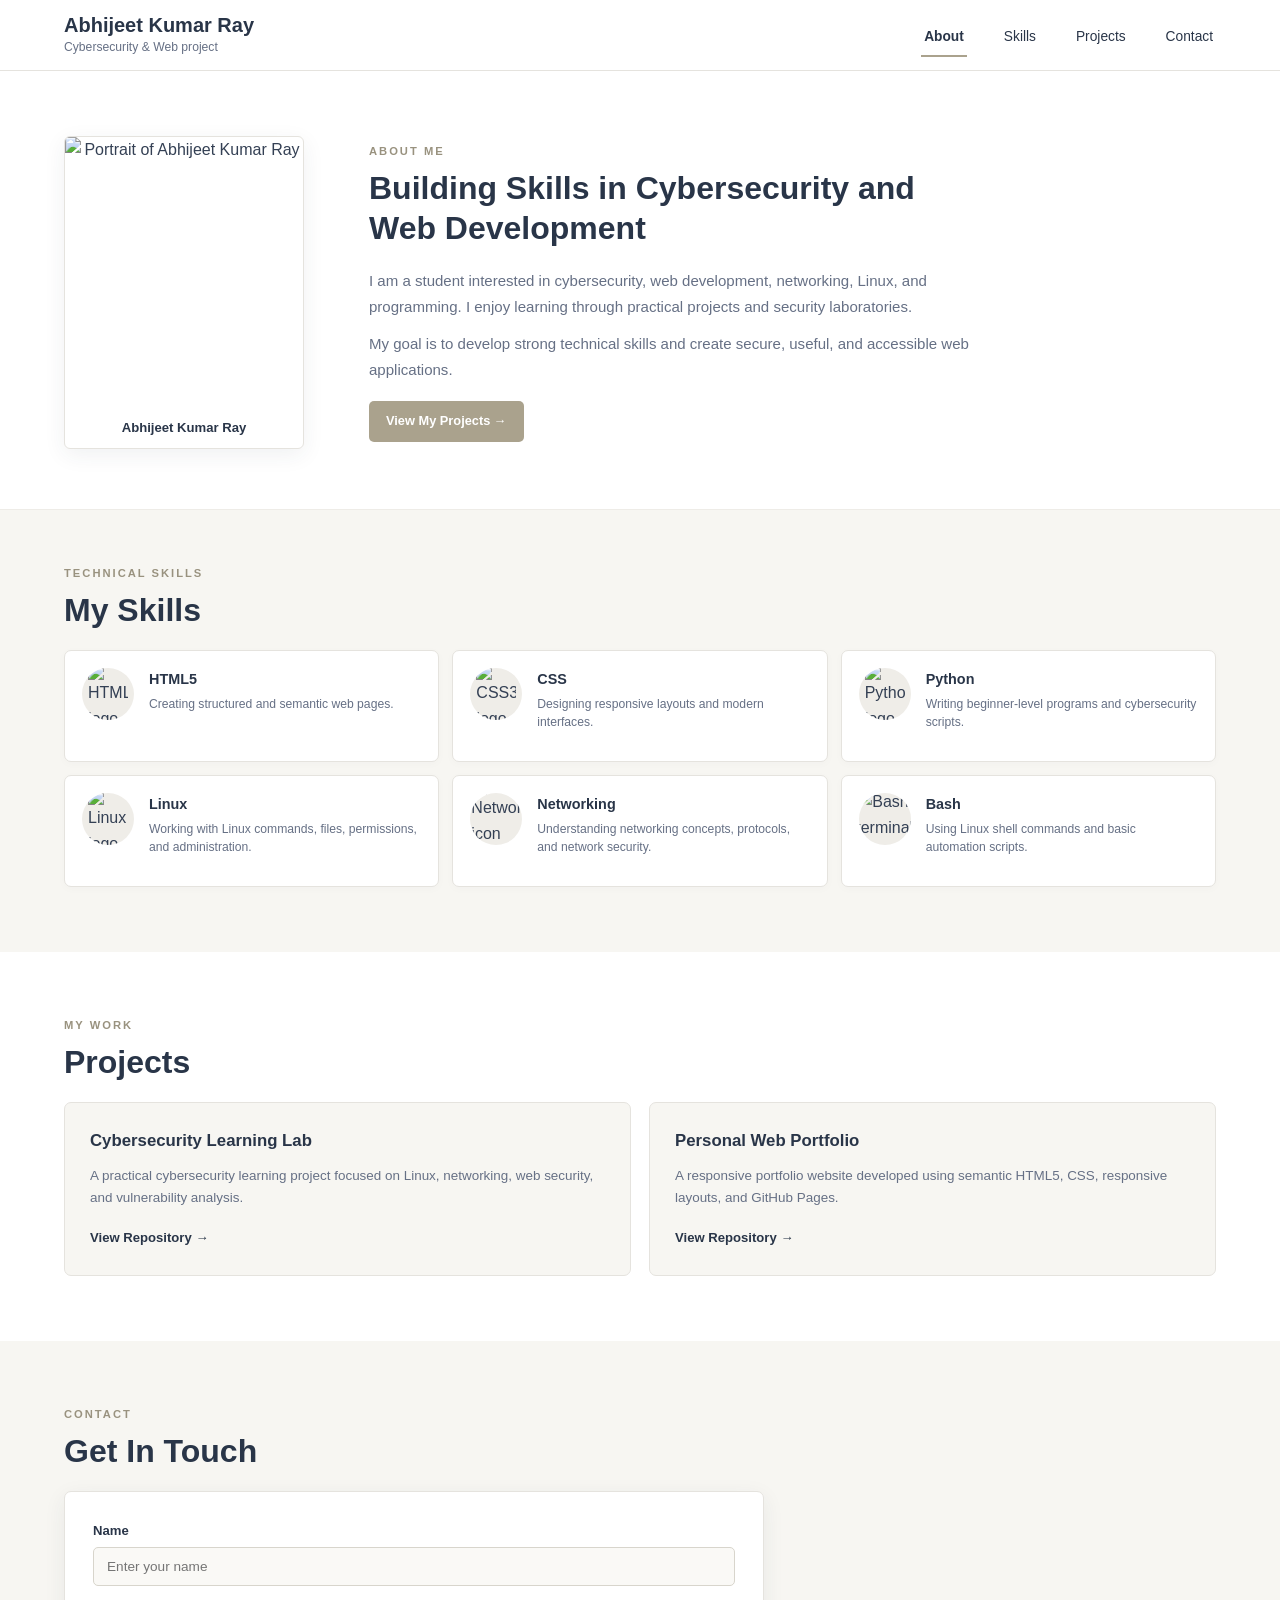
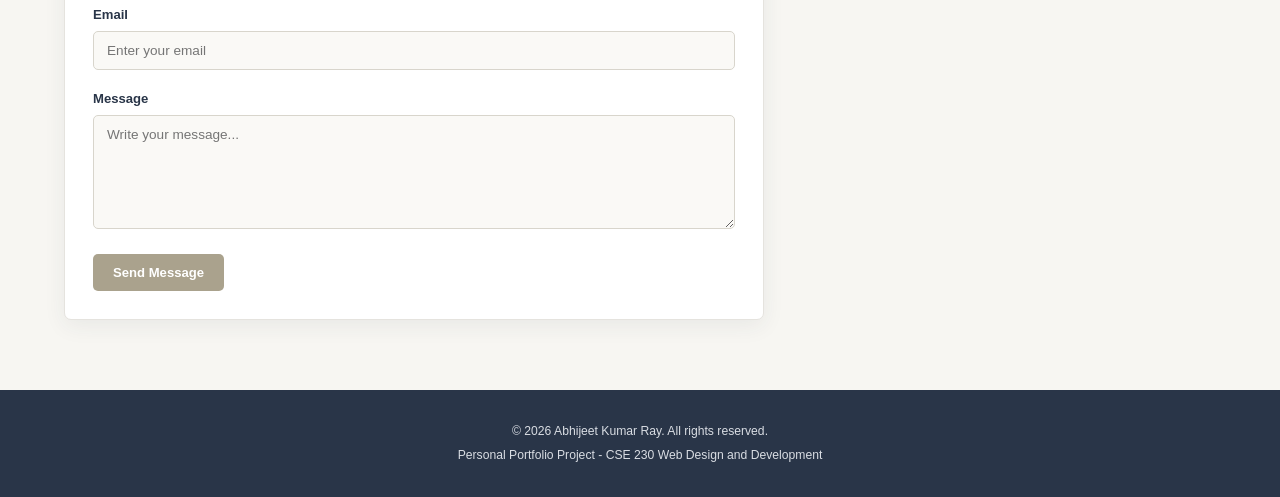
==== Semnatice-elements.html @ fa63412a "Add files via upload" ====
<!DOCTYPE html>
<html lang="en">

<head>
    <meta charset="UTF-8">

    <meta name="viewport" content="width=device-width, initial-scale=1.0">

    <meta name="description" content="Personal portfolio of Abhijeet Kumar Ray, a cybersecurity and web development student">

    <title>Abhijeet Kumar Ray - Personal Portfolio</title>

    <link rel="stylesheet" href="Semantic-elements.css">
</head>

<body>

    <!-- ================= HEADER ================= -->

    <header class="site-header">

        <div class="header-container">

            <div class="logo-area">
                <h1>Abhijeet Kumar Ray</h1>
                <p>Cybersecurity &amp; Web project</p>
            </div>

            <nav aria-label="Primary Navigation">
                <ul class="navigation">
                    <li>
                        <a href="#about" class="active">About</a>
                    </li>

                    <li>
                        <a href="#skills">Skills</a>
                    </li>

                    <li>
                        <a href="#projects">Projects</a>
                    </li>

                    <li>
                        <a href="#contact">Contact</a>
                    </li>
                </ul>
            </nav>

        </div>

    </header>


    <!-- ================= MAIN ================= -->

    <main>

        <!-- ================= ABOUT SECTION ================= -->

        <section id="about" class="about-section">

            <div class="container about-container">

                <figure class="profile-card">

                    <img src="Bio.jpeg" alt="Portrait of Abhijeet Kumar Ray">

                    <figcaption>
                        Abhijeet Kumar Ray
                    </figcaption>

                </figure>


                <div class="about-content">

                    <p class="section-label">
                        ABOUT ME
                    </p>

                    <h2>
                        Building Skills in Cybersecurity and Web Development
                    </h2>

                    <p>
                        I am a student interested in cybersecurity, web development, networking, Linux, and programming. I enjoy learning through practical projects and security laboratories.
                    </p>

                    <p>
                        My goal is to develop strong technical skills and create secure, useful, and accessible web applications.
                    </p>

                    <a href="#projects" class="primary-button">
                        View My Projects →
                    </a>

                </div>

            </div>

        </section>


        <!-- ================= SKILLS SECTION ================= -->

        <section id="skills" class="skills-section">

            <div class="container">

                <p class="section-label">
                    TECHNICAL SKILLS
                </p>

                <h2>
                    My Skills
                </h2>


                <div class="skills-grid">

                    <!-- HTML5 -->

                    <article class="skill-card">

                        <div class="skill-icon">
                            <img src="HTML5_logo_and_wordmark.svg.png" alt="HTML5 logo" style="height: 60px ; width: 40px;">
                        </div>

                        <div class="skill-content">
                            <h3>HTML5</h3>

                            <p>
                                Creating structured and semantic web pages.
                            </p>
                        </div>

                    </article>


                    <!-- CSS -->

                    <article class="skill-card">

                        <div class="skill-icon">
                            <img src="CSS3_Logo.PNG.webp" alt="CSS3 logo" style="height: 60px ; width: 40px;">
                        </div>

                        <div class="skill-content">
                            <h3>CSS</h3>

                            <p>
                                Designing responsive layouts and modern interfaces.
                            </p>
                        </div>

                    </article>


                    <!-- Python -->

                    <article class="skill-card">

                        <div class="skill-icon">
                            <img src="images.png" alt="Python logo" style="height: 60px ; width: 40px;">
                        </div>

                        <div class="skill-content">
                            <h3>Python</h3>

                            <p>
                                Writing beginner-level programs and cybersecurity scripts.
                            </p>
                        </div>

                    </article>


                    <!-- Linux -->

                    <article class="skill-card">

                        <div class="skill-icon">
                            <img src="images.jpeg" alt="Linux logo" style="height: 60px ; width: 40px;">
                        </div>

                        <div class="skill-content">
                            <h3>Linux</h3>

                            <p>
                                Working with Linux commands, files, permissions, and administration.
                            </p>
                        </div>

                    </article>


                    <!-- Networking -->

                    <article class="skill-card">

                        <div class="skill-icon">

                            <img src="553-5534118_amazon-networking-logo-black-and-white-networking-logo.jpeg" alt="Networking icon" style="height: 80px ; width: 50px;">

                        </div>

                        <div class="skill-content">

                            <h3>Networking</h3>

                            <p>
                                Understanding networking concepts, protocols, and network security.
                            </p>

                        </div>

                    </article>


                    <!-- Bash -->

                    <article class="skill-card">

                        <div class="skill-icon">

                            <img src="imagesbash.png" alt="Bash terminal logo" style="height: 60px ; width: 70px;">

                        </div>

                        <div class="skill-content">

                            <h3>Bash</h3>

                            <p>
                                Using Linux shell commands and basic automation scripts.
                            </p>

                        </div>

                    </article>

                </div>

            </div>

        </section>


        <!-- ================= PROJECTS ================= -->

        <section id="projects" class="projects-section">

            <div class="container">

                <p class="section-label">
                    MY WORK
                </p>

                <h2>
                    Projects
                </h2>


                <div class="projects-grid">

                    <article class="project-card">

                        <h3>
                            Cybersecurity Learning Lab
                        </h3>

                        <p>
                            A practical cybersecurity learning project focused on Linux, networking, web security, and vulnerability analysis.
                        </p>

                        <a href="https://github.com/AbhijeetCyberX" target="_blank" rel="noopener noreferrer">
                            View Repository →
                        </a>

                    </article>


                    <article class="project-card">

                        <h3>
                            Personal Web Portfolio
                        </h3>

                        <p>
                            A responsive portfolio website developed using semantic HTML5, CSS, responsive layouts, and GitHub Pages.
                        </p>

                        <a href="https://github.com/AbhijeetCyberX?tab=repositories" target="_blank" rel="noopener noreferrer">
                            View Repository →
                        </a>

                    </article>

                </div>

            </div>

        </section>


        <!-- ================= CONTACT ================= -->

        <section id="contact" class="contact-section">

            <div class="container">

                <p class="section-label">
                    CONTACT
                </p>

                <h2>
                    Get In Touch
                </h2>

                <form class="contact-form" action="#" method="post">

                    <div class="form-group">

                        <label for="name">
                            Name
                        </label>

                        <input type="text" id="name" name="name" placeholder="Enter your name" required>

                    </div>


                    <div class="form-group">

                        <label for="email">
                            Email
                        </label>

                        <input type="email" id="email" name="email" placeholder="Enter your email" required>

                    </div>


                    <div class="form-group">

                        <label for="message">
                            Message
                        </label>

                        <textarea id="message" name="message" rows="6" placeholder="Write your message..." required></textarea>

                    </div>


                    <button type="submit">
                        Send Message
                    </button>

                </form>

            </div>

        </section>

    </main>




    <footer class="site-footer">

        <div class="container">

            <p>
                &copy; 2026 Abhijeet Kumar Ray. All rights reserved.
            </p>

            <p>
                Personal Portfolio Project - CSE 230 Web Design and Development
            </p>

        </div>

    </footer>

</body>

</html>
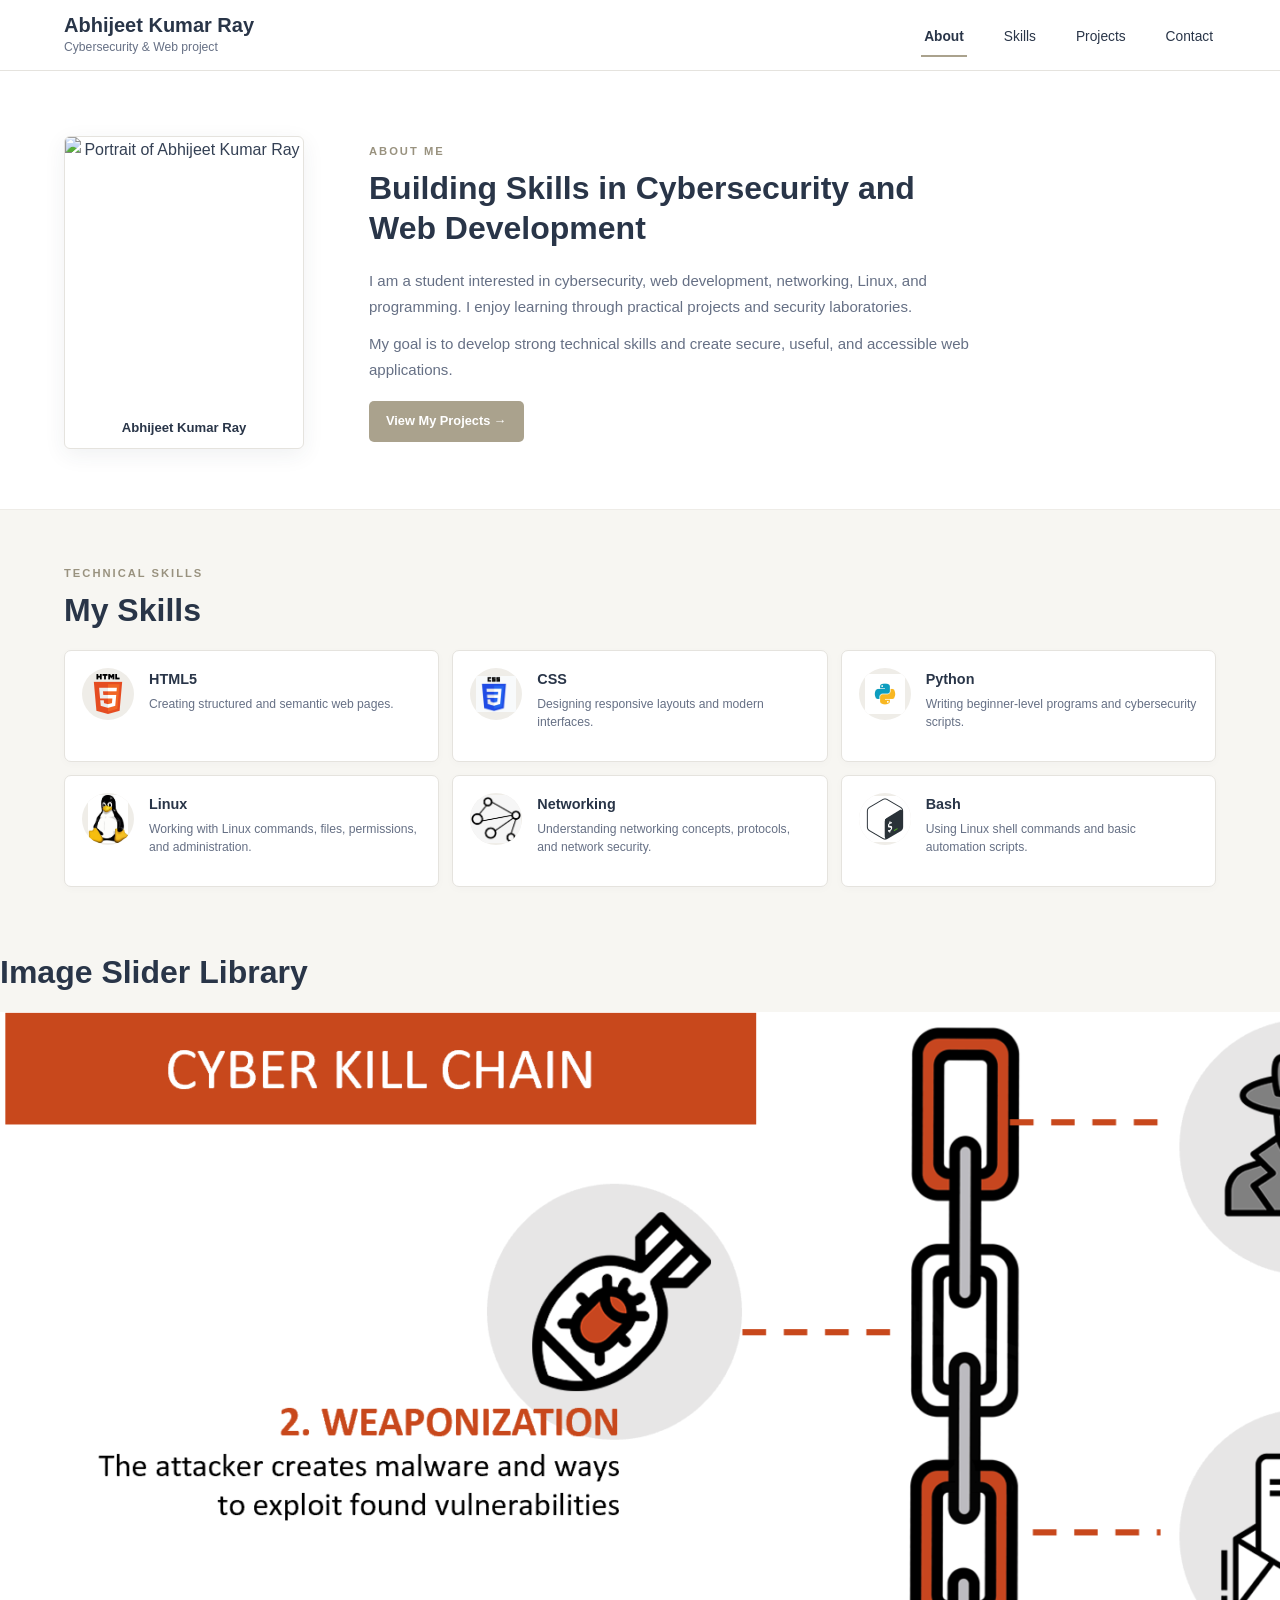
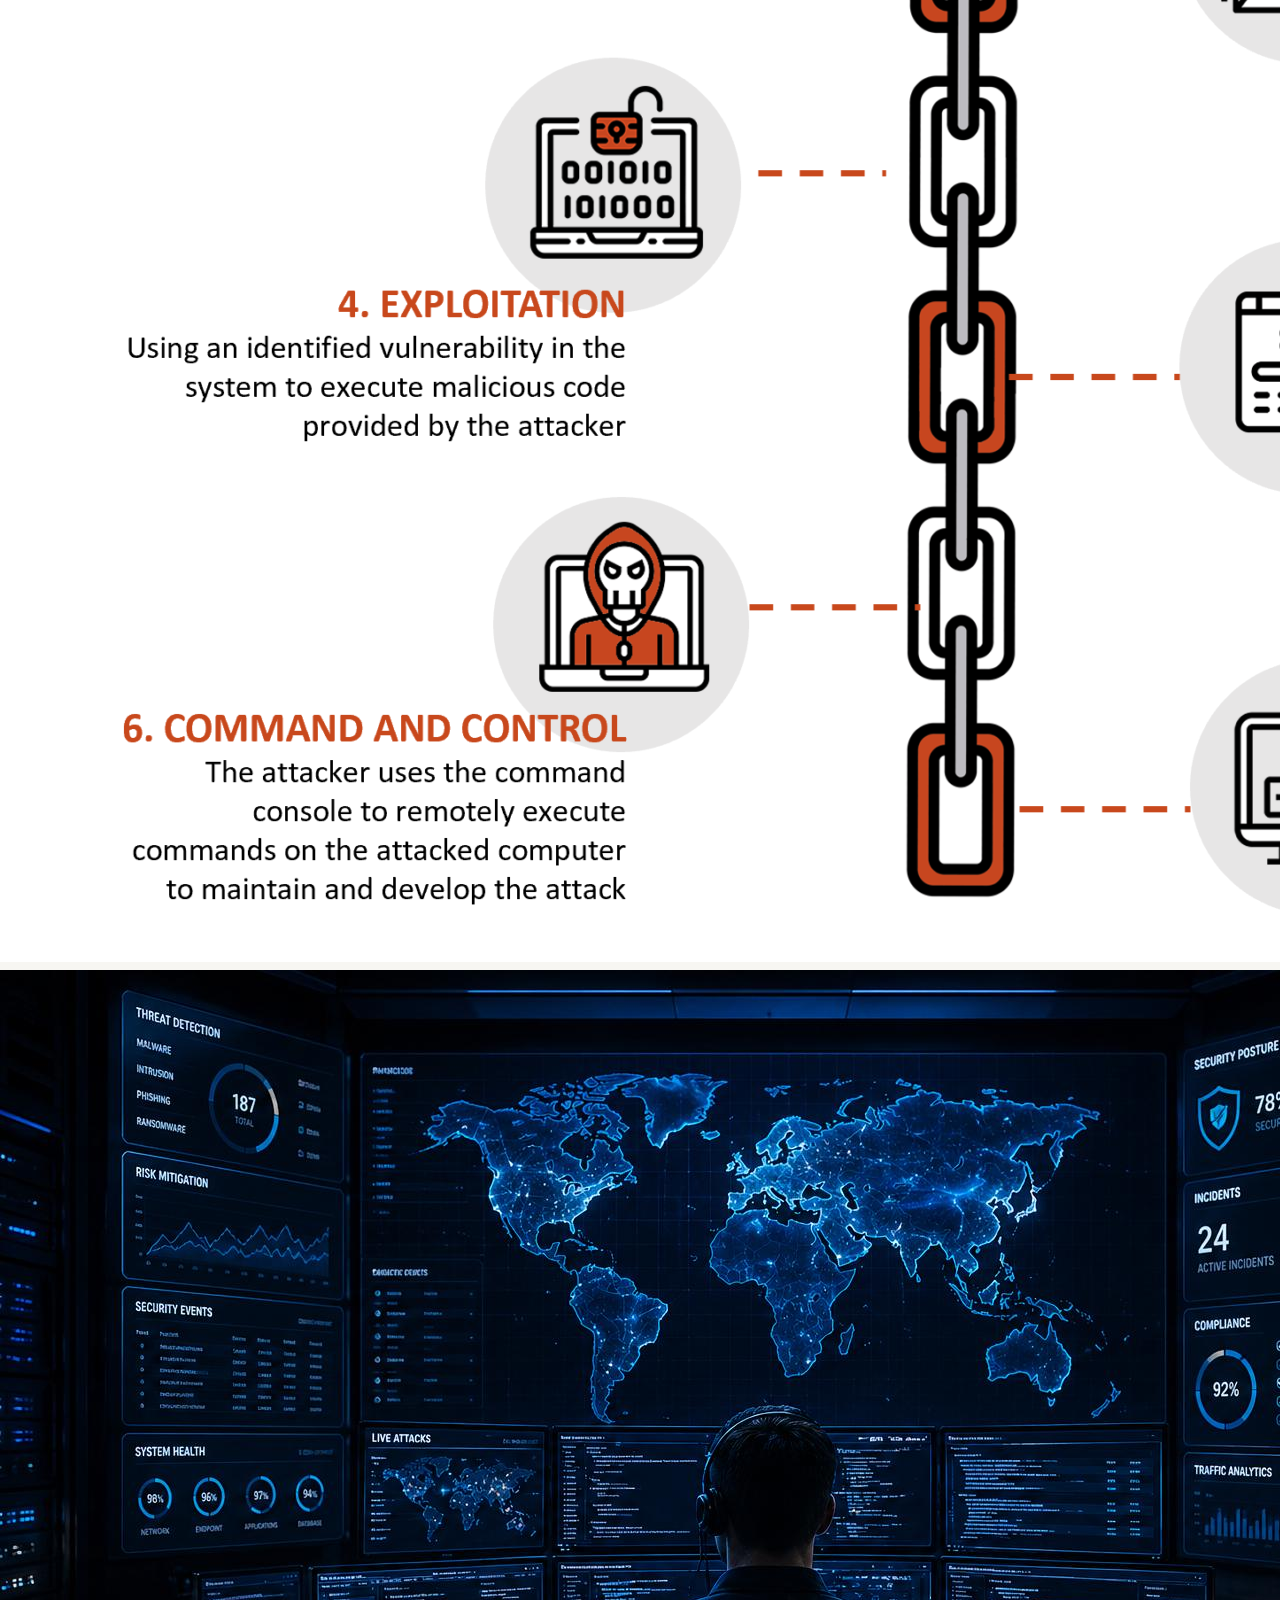
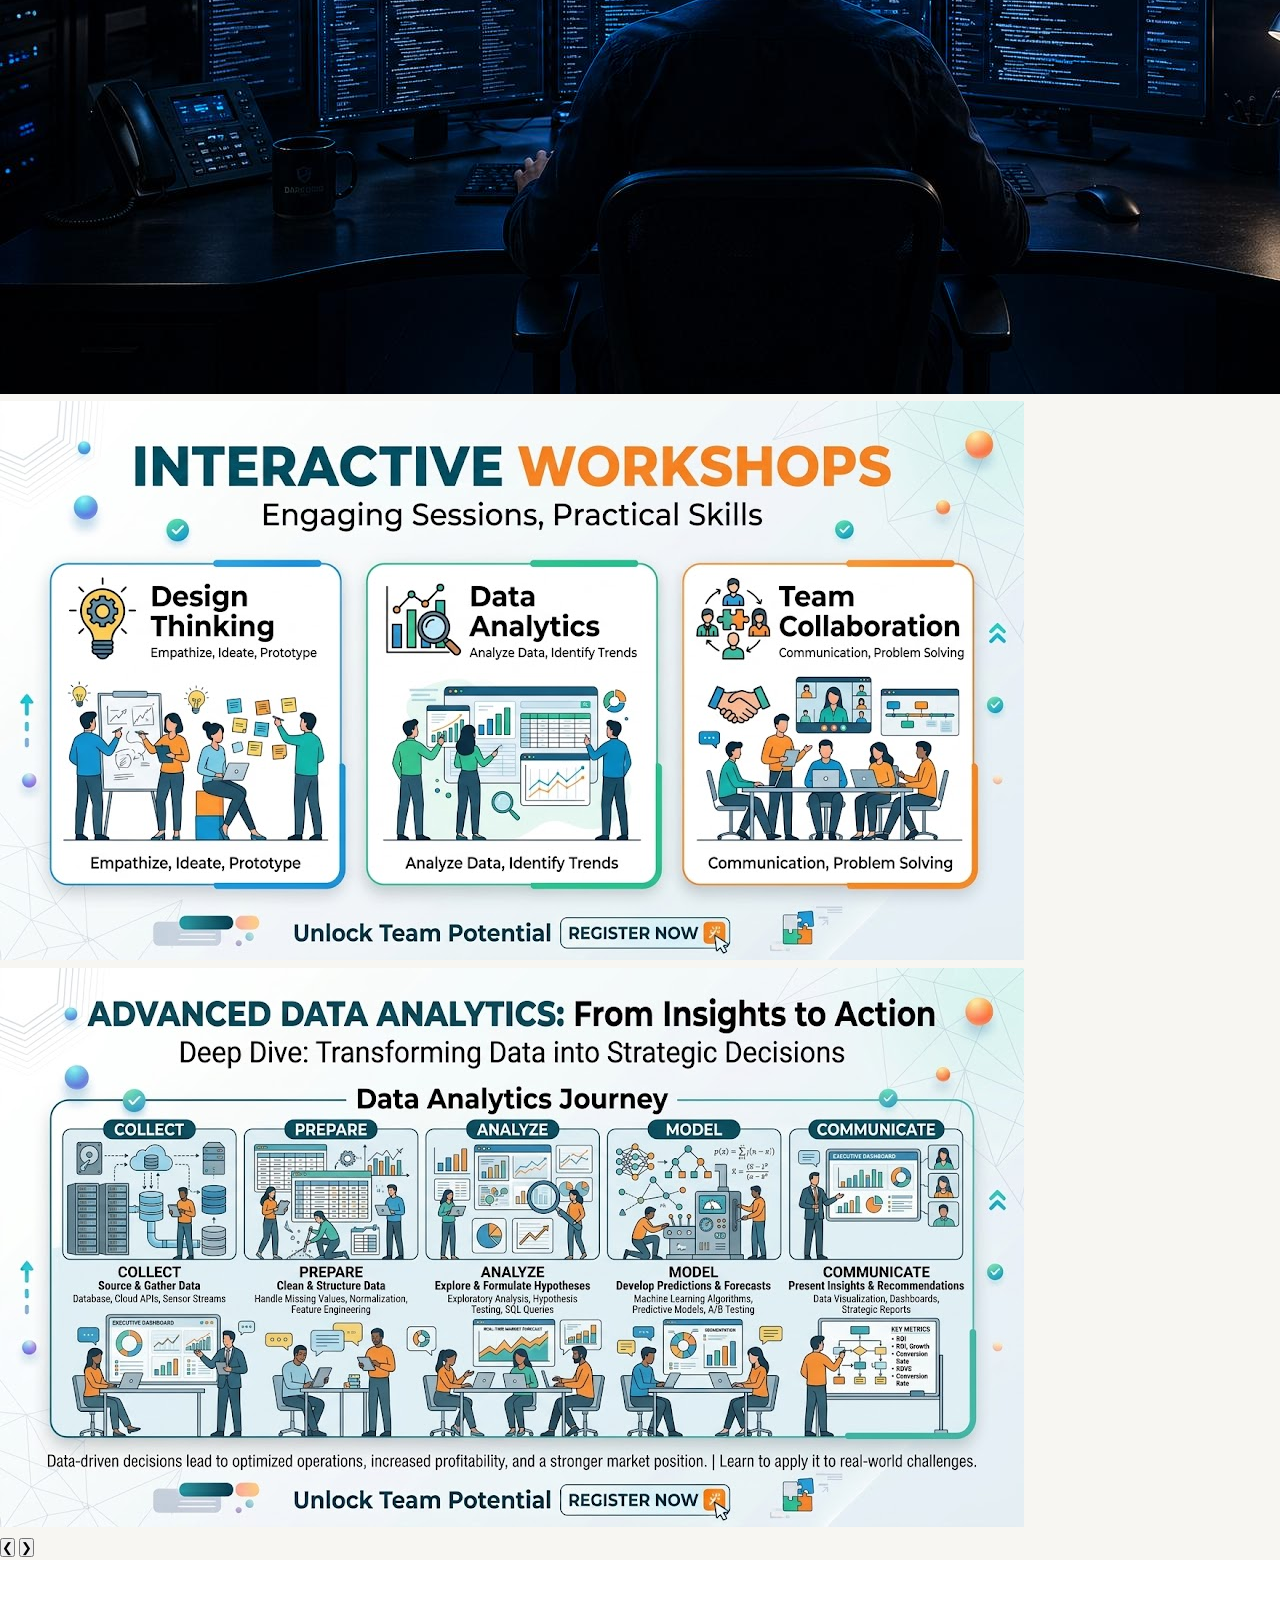
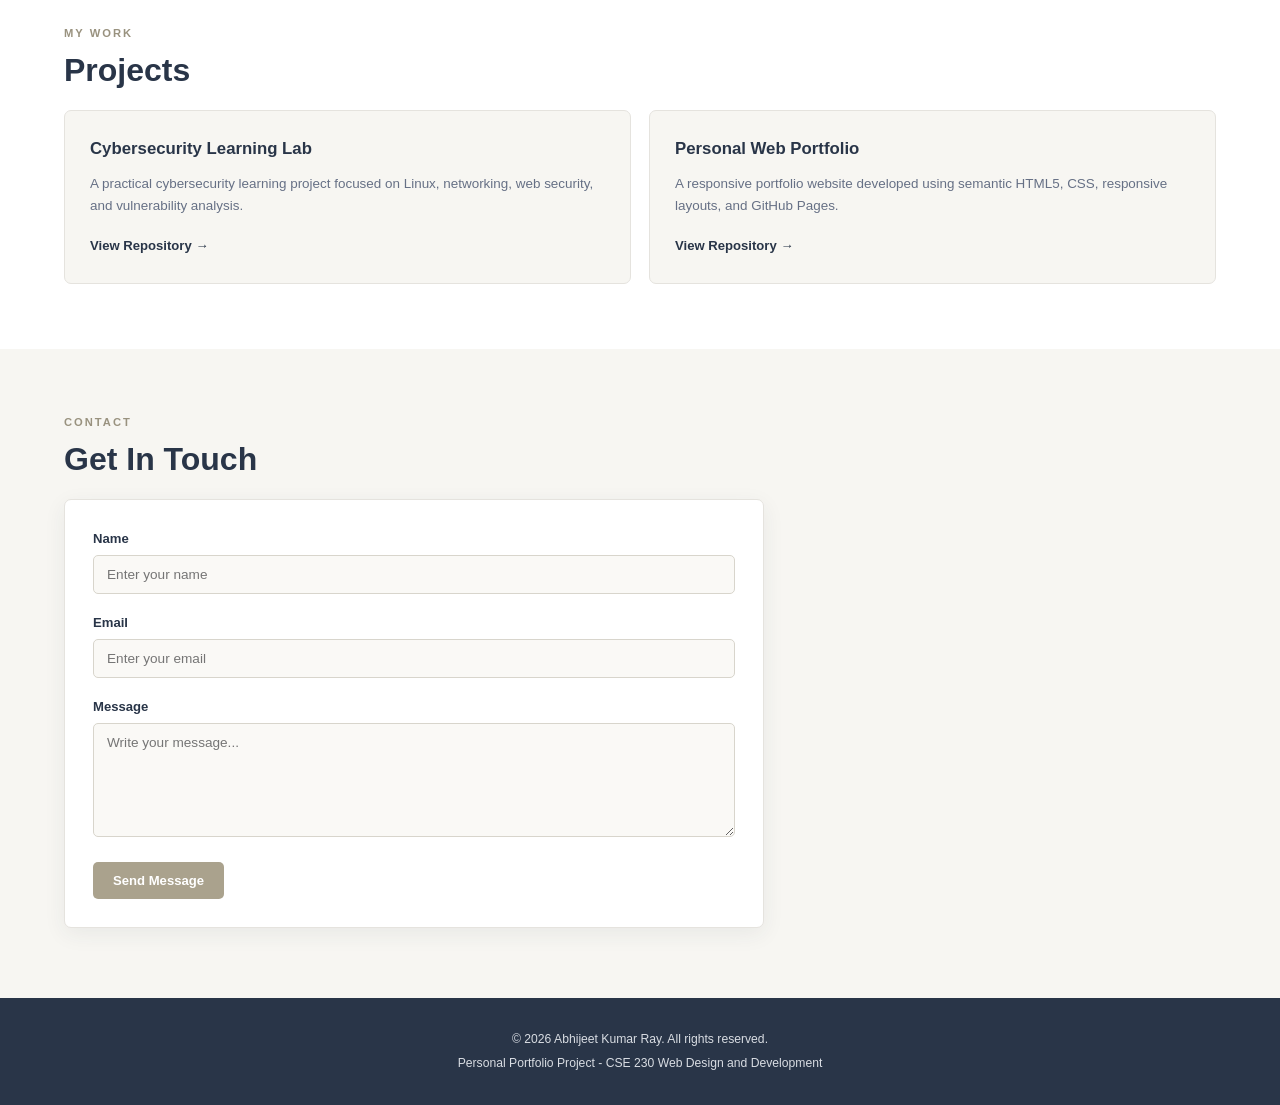
==== commit 12b89758: "Add files via upload" ====
--- a/Semnatice-elements.html
+++ b/Semnatice-elements.html
@@ -245,9 +245,48 @@
 
         </section>
 
-
-        <!-- ================= PROJECTS ================= -->
-
+        <section id="image-gallery">
+            <h2>Image Slider Library</h2>
+
+            <!-- === START OF SLIDER SECTION === -->
+            <section class="slider-wrapper">
+                <div class="slider-container" id="sliderContainer">
+                    <!-- The Main Sliding Track -->
+                    <div class="slider-track" id="sliderTrack">
+                        <!-- Slide 1: Cyber Step -->
+                        <div class="slide">
+                            <img src="cyber step.png" alt="Cyber security steps diagram">
+                        </div>
+                        <!-- Slide 2: Splink -->
+                        <div class="slide">
+                            <img src="splink.jpeg" alt="Dashboard interface">
+                        </div>
+                        <!-- Slide 3: Workshops -->
+                        <div class="slide">
+                            <img src="workshops.jpeg" alt="Workshops presentation slide">
+                        </div>
+                        <!-- Slide 4: Untitled/Advanced Data -->
+                        <div class="slide">
+                            <img src="Untitled.jpeg" alt="Advanced Data Analytics dashboard">
+                        </div>
+                    </div>
+
+                    <!-- Navigation Buttons -->
+                    <button class="slider-btn prev-btn" id="prevBtn" aria-label="Previous Slide">&#10094;</button>
+                    <button class="slider-btn next-btn" id="nextBtn" aria-label="Next Slide">&#10095;</button>
+
+                    <!-- Indicators (Dots) -->
+                    <div class="slider-indicators" id="sliderIndicators">
+                        <!-- These are generated dynamically by JavaScript -->
+                    </div>
+                </div>
+            </section>
+            <!-- === END OF SLIDER SECTION === -->
+        </section>
+        <!-- Properly closed image-gallery section here -->
+
+
+        <!-- === END OF SLIDER SECTION === -->
         <section id="projects" class="projects-section">
 
             <div class="container">
@@ -382,6 +421,14 @@
         </div>
 
     </footer>
+    <script src="script1.js"></script>
+    <script>
+        const slider = new ImageSlider("#demo", {
+            speed: 500,
+            autoplay: false,
+            interval: 4000
+        });
+    </script>
 
 </body>
 
